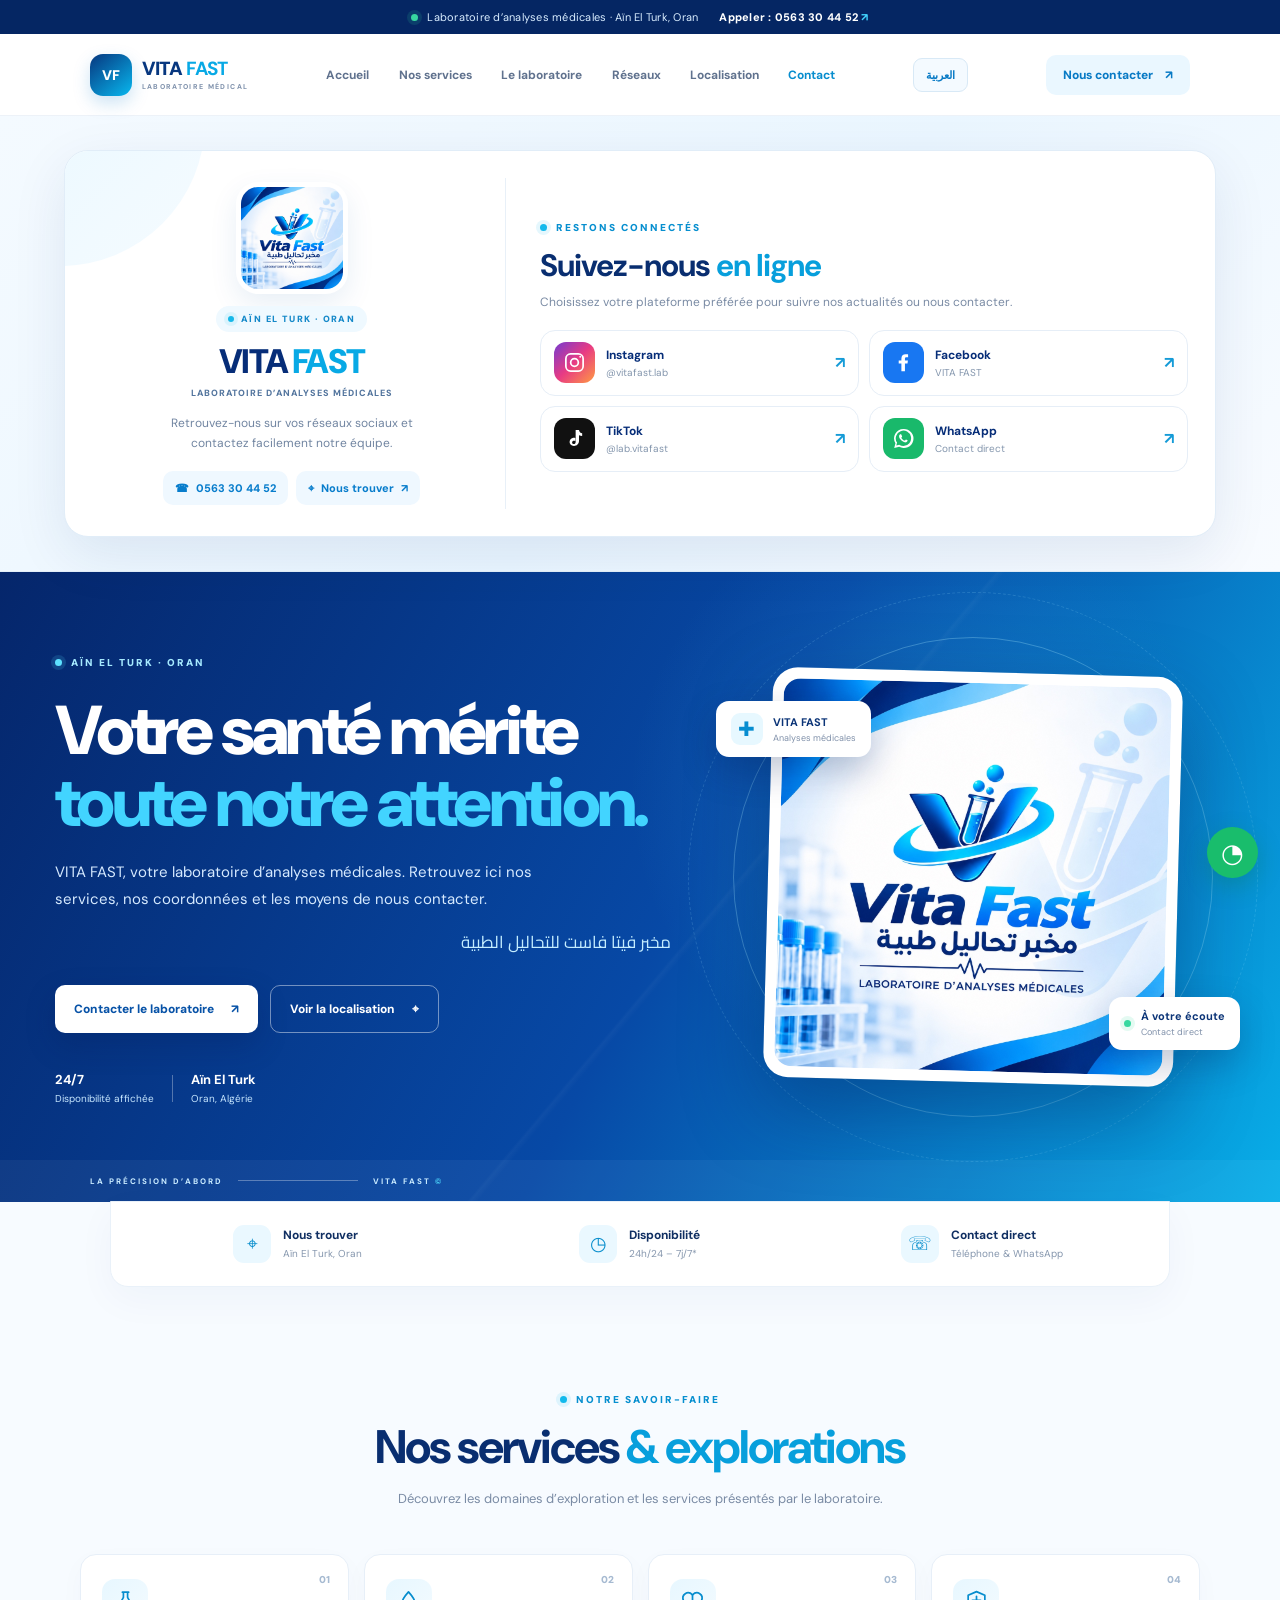
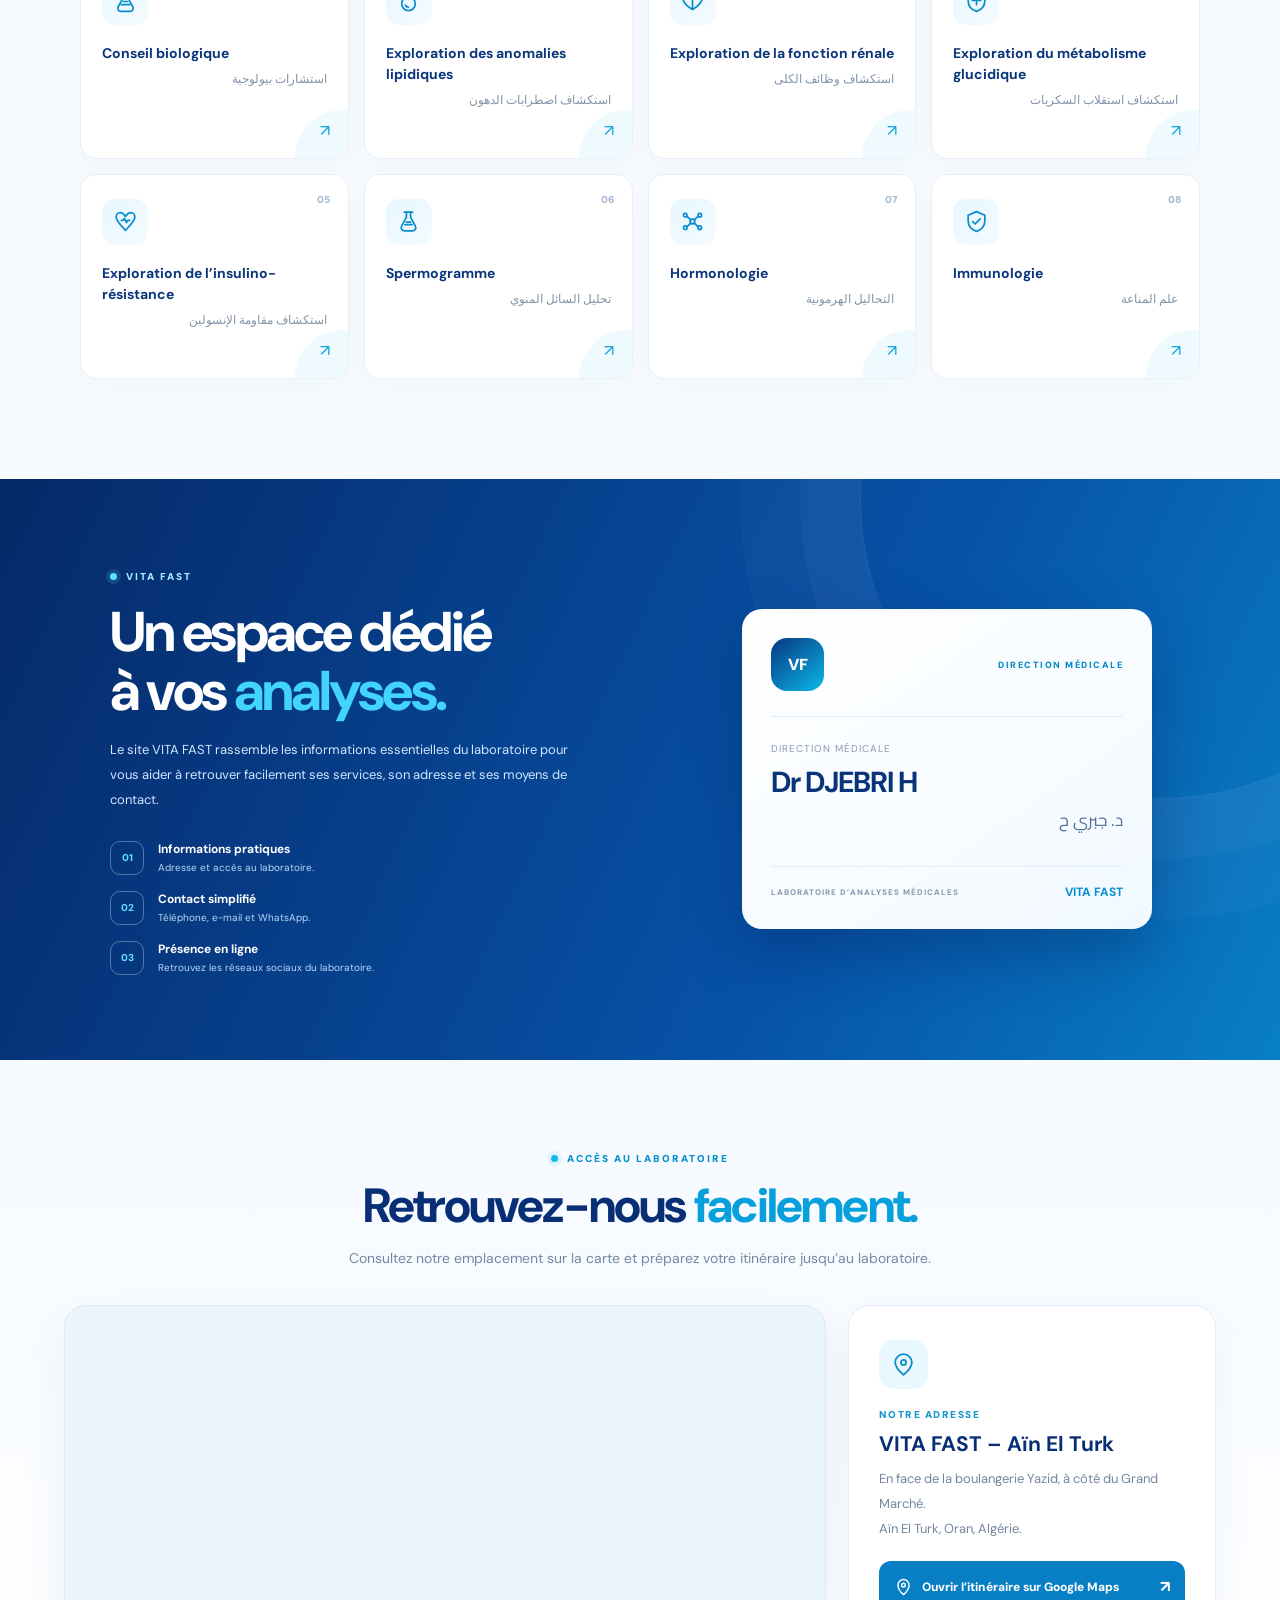
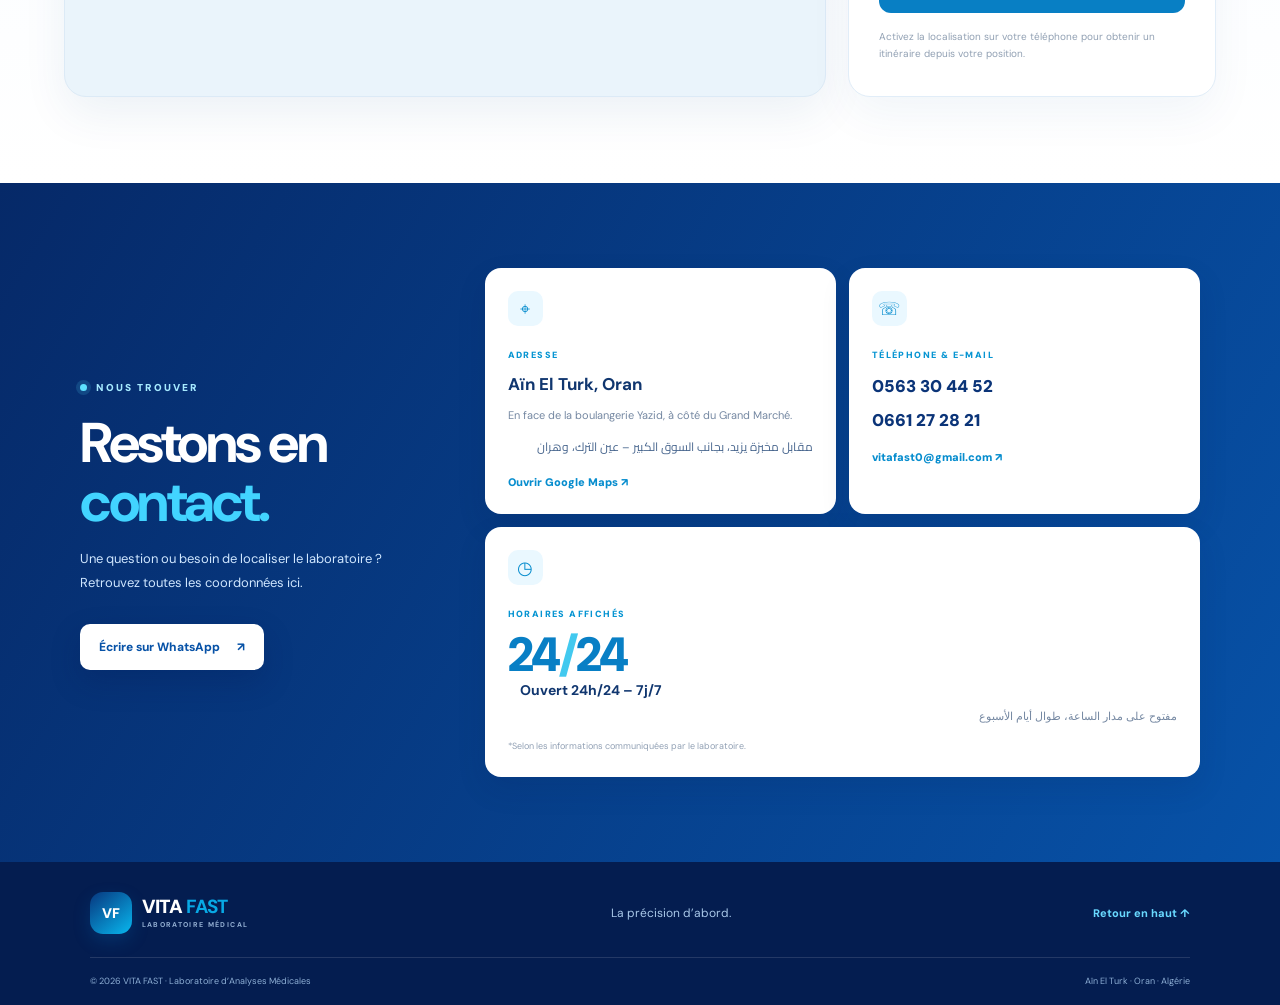
==== index.html @ e5e4ca0c "Add files via upload" ====
<!doctype html>
<html lang="fr">
<head>
  <meta charset="utf-8">
  <meta name="viewport" content="width=device-width, initial-scale=1">
  <meta name="theme-color" content="#073b8f">
  <meta name="description" content="VITA FAST – Laboratoire d’analyses médicales à Aïn El Turk, Oran. Contact, localisation et services.">
  <title>VITA FAST | Laboratoire d’Analyses Médicales</title>
  <link rel="preconnect" href="https://fonts.googleapis.com">
  <link rel="preconnect" href="https://fonts.gstatic.com" crossorigin>
  <link href="https://fonts.googleapis.com/css2?family=DM+Sans:wght@400;500;600;700;800;900&family=Cairo:wght@400;600;700;800&display=swap" rel="stylesheet">
  <link rel="stylesheet" href="style.css">
</head>
<body>
  <div class="announcement"><span class="pulse"></span> Laboratoire d’analyses médicales · Aïn El Turk, Oran <a href="tel:+213563304452">Appeler : 0563 30 44 52 <span>↗</span></a></div>
  <header class="site-header">
    <a class="brand" href="#accueil" aria-label="VITA FAST, accueil"><span class="brand-mark">VF</span><span class="brand-name">VITA <b>FAST</b><small>LABORATOIRE MÉDICAL</small></span></a>
    <button class="menu-toggle" aria-label="Ouvrir le menu" aria-expanded="false"><span></span><span></span><span></span></button>
    <nav class="nav-links" aria-label="Navigation principale">
      <a class="active" href="#accueil">Accueil</a><a href="#services">Nos services</a><a href="#apropos">Le laboratoire</a><a href="#reseaux">Réseaux</a><a href="#localisation">Localisation</a><a href="#contact">Contact</a>
    </nav>
    <button class="language-toggle" id="languageToggle" type="button" aria-label="تغيير اللغة">العربية</button>
    <a class="header-cta" href="https://wa.me/message/MOABZUYJVLPAF1" target="_blank" rel="noopener">Nous contacter <span>↗</span></a>
  </header>

  
    <section class="social-profile-section" id="reseaux" aria-label="Réseaux sociaux VITA FAST">
      <div class="social-profile-card">
        <div class="social-profile-info">
          <div class="social-profile-logo">
            <img src="assets/vitafast-logo.jpeg" alt="Logo VITA FAST">
          </div>
          <span class="social-profile-status"><i></i> AÏN EL TURK · ORAN</span>
          <h2>VITA <em>FAST</em></h2>
          <p class="social-profile-subtitle">LABORATOIRE D’ANALYSES MÉDICALES</p>
          <p class="social-profile-intro">Retrouvez-nous sur vos réseaux sociaux et contactez facilement notre équipe.</p>
          <div class="social-profile-actions">
            <a href="tel:+213563304452">☎ <span><bdi dir="ltr">0563 30 44 52</bdi></span></a>
            <a href="https://maps.app.goo.gl/CAUiyfdwdveZjwc99" target="_blank" rel="noopener noreferrer">⌖ <span>Nous trouver</span> ↗</a>
          </div>
        </div>
        <div class="social-profile-links">
          <div class="social-profile-heading">
            <span class="eyebrow"><i></i> RESTONS CONNECTÉS</span>
            <h3>Suivez-nous <em>en ligne</em></h3>
            <p>Choisissez votre plateforme préférée pour suivre nos actualités ou nous contacter.</p>
          </div>
          <div class="social-profile-grid">
            <a class="profile-social-link instagram" href="https://www.instagram.com/vitafast.lab/" target="_blank" rel="noopener noreferrer">
              <span class="profile-social-icon" aria-hidden="true"><svg viewBox="0 0 24 24"><rect x="3" y="3" width="18" height="18" rx="5"/><circle cx="12" cy="12" r="4"/><circle cx="18" cy="6" r="1" class="solid"/></svg></span><span class="profile-social-copy"><b>Instagram</b><small>@vitafast.lab</small></span><strong>↗</strong>
            </a>
            <a class="profile-social-link facebook" href="https://www.facebook.com/share/19AJ4NFkF3/" target="_blank" rel="noopener noreferrer">
              <span class="profile-social-icon" aria-hidden="true"><svg viewBox="0 0 24 24"><path class="fill" d="M13.5 21v-8h2.7l.4-3.1h-3.1v-2c0-.9.3-1.5 1.6-1.5h1.7V3.6c-.3 0-1.4-.1-2.6-.1-2.6 0-4.4 1.6-4.4 4.5v1.9H7V13h2.8v8z"/></svg></span><span class="profile-social-copy"><b>Facebook</b><small>VITA FAST</small></span><strong>↗</strong>
            </a>
            <a class="profile-social-link tiktok" href="https://www.tiktok.com/@lab.vitafast" target="_blank" rel="noopener noreferrer">
              <span class="profile-social-icon" aria-hidden="true"><svg viewBox="0 0 24 24"><path class="fill" d="M16.7 3c.3 2 1.4 3.2 3.3 3.4v3.1a8 8 0 0 1-3.3-.9v6.1c0 4-4.4 6.5-7.8 4.4-3.1-1.9-2.4-6.7 1.1-7.7 1-.3 1.9-.3 2.8 0v3.2c-1.8-.6-3.3.1-3.3 1.5 0 1.7 2.2 2.2 3.2 1.1.4-.4.5-1 .5-1.8V3z"/></svg></span><span class="profile-social-copy"><b>TikTok</b><small>@lab.vitafast</small></span><strong>↗</strong>
            </a>
            <a class="profile-social-link whatsapp" href="https://wa.me/message/MOABZUYJVLPAF1" target="_blank" rel="noopener noreferrer">
              <span class="profile-social-icon" aria-hidden="true"><svg viewBox="0 0 24 24"><path class="fill" d="M12 2a9.8 9.8 0 0 0-8.4 14.9L2.3 22l5.2-1.3A10 10 0 1 0 12 2zm0 17.8a8 8 0 0 1-4.1-1.1l-.3-.2-3.1.8.8-3-.2-.3A8 8 0 1 1 12 19.8zm4.4-5.9c-.2-.1-1.4-.7-1.6-.8s-.4-.1-.5.1-.6.8-.8.9-.3.2-.5.1a6.5 6.5 0 0 1-1.9-1.2 7 7 0 0 1-1.3-1.6c-.1-.2 0-.3.1-.4l.4-.5.2-.4c.1-.1 0-.3 0-.4l-.7-1.7c-.2-.4-.4-.4-.5-.4h-.5c-.2 0-.4.1-.6.3s-.8.8-.8 1.9.8 2.2.9 2.4a9.2 9.2 0 0 0 3.6 3.2c.5.2.9.4 1.2.5.5.2 1 .2 1.3.1.4-.1 1.4-.6 1.6-1.1s.2-1 .2-1.1-.1-.2-.3-.3z"/></svg></span><span class="profile-social-copy"><b>WhatsApp</b><small>Contact direct</small></span><strong>↗</strong>
            </a>
          </div>
        </div>
      </div>
    </section>
<main>
    <section class="hero" id="accueil">
      <div class="hero-orb orb-one"></div><div class="hero-orb orb-two"></div>
      <div class="hero-inner">
        <div class="hero-content reveal">
          <span class="eyebrow light"><i></i> AÏN EL TURK · ORAN</span>
          <h1>Votre santé mérite<br><em>toute notre attention.</em></h1>
          <p class="hero-lead">VITA FAST, votre laboratoire d’analyses médicales. Retrouvez ici nos services, nos coordonnées et les moyens de nous contacter.</p>
          <p class="arabic hero-ar" lang="ar" dir="rtl">مخبر فيتا فاست للتحاليل الطبية</p>
          <div class="hero-actions"><a class="btn btn-white" href="https://wa.me/message/MOABZUYJVLPAF1" target="_blank" rel="noopener">Contacter le laboratoire <span>↗</span></a><a class="btn btn-outline" href="https://maps.app.goo.gl/CAUiyfdwdveZjwc99?g_st=ic" target="_blank" rel="noopener">Voir la localisation <span>⌖</span></a></div>
          <div class="hero-meta"><span><b>24/7</b> Disponibilité affichée</span><span class="meta-divider"></span><span><b>Aïn El Turk</b> Oran, Algérie</span></div>
        </div>
        <div class="hero-visual reveal"><div class="visual-ring ring-a"></div><div class="visual-ring ring-b"></div><div class="logo-frame"><img src="assets/vitafast-logo.jpeg" alt="Logo officiel VITA FAST – Laboratoire d’analyses médicales"></div><div class="floating-chip chip-top"><span class="chip-icon">✚</span><span><b>VITA FAST</b><small>Analyses médicales</small></span></div><div class="floating-chip chip-bottom"><span class="status-dot"></span><span><b>À votre écoute</b><small>Contact direct</small></span></div></div>
      </div>
      <div class="hero-bottom"><span>LA PRÉCISION D’ABORD</span><span class="bottom-line"></span><span>VITA FAST <b>©</b></span></div>
    </section>

    <section class="trust-strip" aria-label="Informations du laboratoire"><div><span class="trust-icon">⌖</span><span><b>Nous trouver</b><small>Aïn El Turk, Oran</small></span></div><div><span class="trust-icon">◷</span><span><b>Disponibilité</b><small>24h/24 – 7j/7*</small></span></div><div><span class="trust-icon">☏</span><span><b>Contact direct</b><small>Téléphone & WhatsApp</small></span></div></section>

    <section class="section services-section" id="services"><div class="section-head reveal"><span class="eyebrow"><i></i> NOTRE SAVOIR-FAIRE</span><h2>Nos services <em>& explorations</em></h2><p>Découvrez les domaines d’exploration et les services présentés par le laboratoire.</p></div>
      <div class="service-grid">
        <article class="service-card reveal"><span class="service-number">01</span><div class="service-icon"><svg viewBox="0 0 24 24" aria-hidden="true"><path d="M9 3h6M10 3v5l-5 9a3 3 0 0 0 2.6 4.5h8.8A3 3 0 0 0 19 17l-5-9V3"/><path d="M8 15h8M10 12h4"/></svg></div><h3>Conseil biologique</h3><p lang="ar" dir="rtl">استشارات بيولوجية</p><span class="card-arrow">↗</span></article>
        <article class="service-card reveal"><span class="service-number">02</span><div class="service-icon"><svg viewBox="0 0 24 24" aria-hidden="true"><path d="M12 2.8S5.5 10 5.5 14.2a6.5 6.5 0 0 0 13 0C18.5 10 12 2.8 12 2.8Z"/><path d="M9 15.5c.4 1.2 1.4 1.9 2.8 2"/></svg></div><h3>Exploration des anomalies lipidiques</h3><p lang="ar" dir="rtl">استكشاف اضطرابات الدهون</p><span class="card-arrow">↗</span></article>
        <article class="service-card reveal"><span class="service-number">03</span><div class="service-icon"><svg viewBox="0 0 24 24" aria-hidden="true"><path d="M5 4.5c2.2-1.4 5.1-.8 7 1.1 1.9-1.9 4.8-2.5 7-1.1 2.2 1.4 2.7 4.4 1.5 7.1-1.5 3.3-5.3 6.2-8.5 8-3.2-1.8-7-4.7-8.5-8C2.3 8.9 2.8 5.9 5 4.5Z"/><path d="M12 5.6v13"/></svg></div><h3>Exploration de la fonction rénale</h3><p lang="ar" dir="rtl">استكشاف وظائف الكلى</p><span class="card-arrow">↗</span></article>
        <article class="service-card reveal"><span class="service-number">04</span><div class="service-icon"><svg viewBox="0 0 24 24" aria-hidden="true"><path d="M12 2.5 20 6v5.2c0 5-3.4 8.6-8 10.3-4.6-1.7-8-5.3-8-10.3V6l8-3.5Z"/><path d="M12 7v8M8 11h8"/></svg></div><h3>Exploration du métabolisme glucidique</h3><p lang="ar" dir="rtl">استكشاف استقلاب السكريات</p><span class="card-arrow">↗</span></article>
        <article class="service-card reveal"><span class="service-number">05</span><div class="service-icon"><svg viewBox="0 0 24 24" aria-hidden="true"><path d="M7 3.5c2.4 0 3.7 1.8 5 3.6 1.3-1.8 2.6-3.6 5-3.6 2.3 0 4 1.8 4 4.1 0 3.8-4.8 8.1-9 12.9C7.8 15.7 3 11.4 3 7.6c0-2.3 1.7-4.1 4-4.1Z"/><path d="M8 11h2l1-2 2 4 1-2h2"/></svg></div><h3>Exploration de l’insulino-résistance</h3><p lang="ar" dir="rtl">استكشاف مقاومة الإنسولين</p><span class="card-arrow">↗</span></article>
        <article class="service-card reveal"><span class="service-number">06</span><div class="service-icon"><svg viewBox="0 0 24 24" aria-hidden="true"><path d="M8 3h8M10 3v5l-4.5 8.2A3.2 3.2 0 0 0 8.3 21h7.4a3.2 3.2 0 0 0 2.8-4.8L14 8V3"/><path d="M8.5 15h7M10 12.5h4"/></svg></div><h3>Spermogramme</h3><p lang="ar" dir="rtl">تحليل السائل المنوي</p><span class="card-arrow">↗</span></article>
        <article class="service-card reveal"><span class="service-number">07</span><div class="service-icon"><svg viewBox="0 0 24 24" aria-hidden="true"><circle cx="12" cy="12" r="2.2"/><circle cx="5" cy="6" r="1.7"/><circle cx="19" cy="6" r="1.7"/><circle cx="5" cy="18" r="1.7"/><circle cx="19" cy="18" r="1.7"/><path d="m7 7.3 3.3 3.2m3.4 0L17 7.3m-10 9.4 3.3-3.2m3.4 0 3.3 3.2"/></svg></div><h3>Hormonologie</h3><p lang="ar" dir="rtl">التحاليل الهرمونية</p><span class="card-arrow">↗</span></article>
        <article class="service-card reveal"><span class="service-number">08</span><div class="service-icon"><svg viewBox="0 0 24 24" aria-hidden="true"><path d="M12 2.5 20 6v5.2c0 5-3.4 8.6-8 10.3-4.6-1.7-8-5.3-8-10.3V6l8-3.5Z"/><path d="m8.5 12.2 2.2 2.2 4.8-5"/></svg></div><h3>Immunologie</h3><p lang="ar" dir="rtl">علم المناعة</p><span class="card-arrow">↗</span></article>
      </div>
    </section>

    <section class="about-section" id="apropos"><div class="about-decoration"></div><div class="about-inner"><div class="about-copy reveal"><span class="eyebrow light"><i></i> VITA FAST</span><h2>Un espace dédié<br>à vos <em>analyses.</em></h2><p>Le site VITA FAST rassemble les informations essentielles du laboratoire pour vous aider à retrouver facilement ses services, son adresse et ses moyens de contact.</p><div class="about-points"><div><span>01</span><p><b>Informations pratiques</b><small>Adresse et accès au laboratoire.</small></p></div><div><span>02</span><p><b>Contact simplifié</b><small>Téléphone, e-mail et WhatsApp.</small></p></div><div><span>03</span><p><b>Présence en ligne</b><small>Retrouvez les réseaux sociaux du laboratoire.</small></p></div></div></div><div class="doctor-card reveal"><div class="doctor-top"><span class="doctor-symbol">VF</span><span class="doctor-label">DIRECTION MÉDICALE</span></div><div class="doctor-line"></div><p class="doctor-prefix">Direction médicale</p><h3>Dr DJEBRI H</h3><p class="arabic" lang="ar" dir="rtl">د. جبري ح</p><div class="doctor-foot"><span>LABORATOIRE D’ANALYSES MÉDICALES</span><b>VITA FAST</b></div></div></div></section>

    <section class="map-section" id="localisation" aria-label="Localisation du laboratoire VITA FAST">
      <div class="map-section-inner">
        <div class="map-heading reveal">
          <span class="eyebrow"><i></i> ACCÈS AU LABORATOIRE</span>
          <h2>Retrouvez-nous <em>facilement.</em></h2>
          <p>Consultez notre emplacement sur la carte et préparez votre itinéraire jusqu’au laboratoire.</p>
        </div>
        <div class="map-layout">
          <div class="map-frame reveal">
            <iframe title="Carte Google Maps – VITA FAST, Aïn El Turk, Oran" src="https://www.google.com/maps?q=VITA%20FAST%20Laboratoire%20A%C3%AFn%20El%20Turk%20Oran%20Alg%C3%A9rie&output=embed" loading="lazy" referrerpolicy="no-referrer-when-downgrade" allowfullscreen></iframe>
          </div>
          <div class="map-details reveal">
            <span class="map-pin-icon" aria-hidden="true"><svg viewBox="0 0 24 24"><path d="M20 10c0 5-8 12-8 12S4 15 4 10a8 8 0 1 1 16 0Z"/><circle cx="12" cy="10" r="2.5"/></svg></span>
            <span class="map-label">NOTRE ADRESSE</span>
            <h3>VITA FAST – Aïn El Turk</h3>
            <p>En face de la boulangerie Yazid, à côté du Grand Marché.<br>Aïn El Turk, Oran, Algérie.</p>
            <a class="map-directions" href="https://maps.app.goo.gl/CAUiyfdwdveZjwc99?g_st=ic" target="_blank" rel="noopener noreferrer"><svg viewBox="0 0 24 24" aria-hidden="true"><path d="M12 21s7-6.2 7-12a7 7 0 1 0-14 0c0 5.8 7 12 7 12Z"/><circle cx="12" cy="9" r="2.3"/></svg> <b class="map-directions-label">Ouvrir l’itinéraire sur Google Maps</b> <span>↗</span></a>
            <small>Activez la localisation sur votre téléphone pour obtenir un itinéraire depuis votre position.</small>
          </div>
        </div>
      </div>
    </section>

<section class="contact-section" id="contact"><div class="section contact-inner"><div class="contact-intro reveal"><span class="eyebrow light"><i></i> NOUS TROUVER</span><h2>Restons en<br><em>contact.</em></h2><p>Une question ou besoin de localiser le laboratoire ? Retrouvez toutes les coordonnées ici.</p><a class="btn btn-white" href="https://wa.me/message/MOABZUYJVLPAF1" target="_blank" rel="noopener">Écrire sur WhatsApp <span>↗</span></a></div><div class="contact-cards"><article class="contact-card reveal"><span class="contact-card-icon">⌖</span><span class="contact-label">ADRESSE</span><h3>Aïn El Turk, Oran</h3><p>En face de la boulangerie Yazid, à côté du Grand Marché.</p><p class="arabic" lang="ar" dir="rtl">مقابل مخبزة يزيد، بجانب السوق الكبير – عين الترك، وهران</p><a class="contact-link" href="https://maps.app.goo.gl/CAUiyfdwdveZjwc99?g_st=ic" target="_blank" rel="noopener">Ouvrir Google Maps ↗</a></article><article class="contact-card reveal"><span class="contact-card-icon">☏</span><span class="contact-label">TÉLÉPHONE & E-MAIL</span><a class="contact-phone" href="tel:+213563304452"><bdi dir="ltr">0563 30 44 52</bdi></a><a class="contact-phone" href="tel:+213661272821"><bdi dir="ltr">0661 27 28 21</bdi></a><a class="contact-link" href="mailto:vitafast0@gmail.com">vitafast0@gmail.com ↗</a></article><article class="contact-card hours-card reveal"><span class="contact-card-icon">◷</span><span class="contact-label">HORAIRES AFFICHÉS</span><div class="hours-number">24<span>/</span>24</div><h3>Ouvert 24h/24 – 7j/7</h3><p lang="ar" dir="rtl">مفتوح على مدار الساعة، طوال أيام الأسبوع</p><small>*Selon les informations communiquées par le laboratoire.</small></article></div></div></section>
  </main>

  <footer class="footer"><div class="footer-main"><a class="brand brand-footer" href="#accueil"><span class="brand-mark">VF</span><span class="brand-name">VITA <b>FAST</b><small>LABORATOIRE MÉDICAL</small></span></a><p>La précision d’abord.</p><a class="back-top" href="#accueil">Retour en haut ↑</a></div><div class="footer-bottom"><small>© <span id="year"></span> VITA FAST · Laboratoire d’Analyses Médicales</small><small>Aïn El Turk · Oran · Algérie</small></div></footer>
  <a class="floating-whatsapp" href="https://wa.me/message/MOABZUYJVLPAF1" target="_blank" rel="noopener" aria-label="Contacter VITA FAST sur WhatsApp">◔</a>
  <script src="script.js"></script>
</body>
</html>
---- style.css ----
:root{--navy:#062b70;--blue:#0756bd;--cyan:#08aee8;--ice:#eaf7ff;--ink:#102f62;--muted:#6e819e;--white:#fff;--line:#e3edf7;--shadow:0 18px 55px rgba(7,48,111,.09)}
*{box-sizing:border-box}html{scroll-behavior:smooth;scroll-padding-top:90px}body{margin:0;background:#f7fbff;color:var(--ink);font-family:"DM Sans",Arial,sans-serif;-webkit-font-smoothing:antialiased}a{color:inherit;text-decoration:none}button{font:inherit}.announcement{min-height:34px;padding:7px 6vw;background:#052663;color:#d9edff;display:flex;align-items:center;justify-content:center;gap:9px;font-size:11px;letter-spacing:.25px}.announcement a{font-weight:800;color:#fff;margin-left:12px}.announcement a span{color:#42d4ff}.pulse,.status-dot{width:7px;height:7px;border-radius:50%;background:#37d8a0;box-shadow:0 0 0 4px #37d8a022}.site-header{height:82px;padding:0 clamp(22px,7vw,110px);display:flex;align-items:center;justify-content:space-between;gap:28px;background:#fff;position:sticky;top:0;z-index:20;border-bottom:1px solid #edf2f8}.brand{display:flex;align-items:center;gap:10px;flex:none}.brand-mark{width:42px;height:42px;border-radius:13px;background:linear-gradient(140deg,#07377f,#08b8ef);color:#fff;display:grid;place-items:center;font-weight:900;font-size:14px;box-shadow:0 7px 17px #087acb35}.brand-name{font-size:19px;line-height:1;font-weight:900;letter-spacing:-.8px;color:#07377f}.brand-name b{color:#08a9e5}.brand-name small{display:block;font-size:7px;letter-spacing:1.35px;margin-top:5px;color:#8193ad;font-weight:800}.nav-links{display:flex;align-items:center;gap:clamp(15px,2.3vw,34px)}.nav-links a{font-size:12px;font-weight:700;color:#60728e;transition:.2s}.nav-links a:hover,.nav-links a.active{color:#078dce}.header-cta{padding:12px 17px;border-radius:10px;background:#eaf7ff;color:#087ac5;font-size:12px;font-weight:800;white-space:nowrap}.header-cta span{margin-left:9px}.menu-toggle{display:none;border:0;background:transparent;padding:8px}.hero{position:relative;overflow:hidden;color:#fff;background:linear-gradient(118deg,#05266b 0%,#0749a6 53%,#08aee8 100%);min-height:630px}.hero:before{content:"";position:absolute;inset:0;background:radial-gradient(circle at 72% 35%,#44d7ff35,transparent 29%),linear-gradient(130deg,transparent 55%,#ffffff08 55.2%,transparent 55.6%);pointer-events:none}.hero-inner{max-width:1240px;margin:auto;padding:78px 35px 82px;min-height:590px;display:grid;grid-template-columns:1.1fr .9fr;align-items:center;gap:50px;position:relative;z-index:1}.hero-content{max-width:630px}.eyebrow{display:inline-flex;align-items:center;gap:9px;color:#078fcf;font-size:10px;font-weight:900;letter-spacing:2px}.eyebrow i{width:7px;height:7px;border-radius:50%;background:#12b9ec;box-shadow:0 0 0 4px #12b9ec1c}.eyebrow.light{color:#a6eaff}.eyebrow.light i{background:#5de1ff;box-shadow:0 0 0 4px #5de1ff25}.hero h1{font-size:clamp(45px,5.4vw,72px);line-height:1.04;letter-spacing:-3.7px;margin:24px 0 20px;font-weight:900}.hero h1 em,.section-head h2 em,.about-copy h2 em,.contact-intro h2 em{font-style:normal;color:#42d4ff}.hero-lead{max-width:510px;color:#d6eaff;font-size:15px;line-height:1.85;margin:0}.arabic{font-family:"Cairo",sans-serif}.hero-ar{font-size:17px;color:#c4edff;margin:12px 0 27px}.hero-actions{display:flex;gap:12px;flex-wrap:wrap}.btn{display:inline-flex;align-items:center;justify-content:center;gap:17px;padding:15px 19px;border-radius:10px;font-size:12px;font-weight:800;transition:transform .2s,box-shadow .2s}.btn:hover{transform:translateY(-3px)}.btn-white{background:#fff;color:#0752a7;box-shadow:0 12px 30px #001b543d}.btn-outline{border:1px solid #ffffff70;color:#fff}.hero-meta{display:flex;align-items:center;gap:18px;margin-top:38px;color:#c7e7ff;font-size:10px}.hero-meta b{display:block;color:#fff;font-size:13px;margin-bottom:4px}.meta-divider{height:27px;width:1px;background:#ffffff50}.hero-visual{position:relative;min-height:420px;display:grid;place-items:center}.logo-frame{width:min(100%,410px);position:relative;z-index:2;padding:10px;background:#fff;border:1px solid #ffffffaa;border-radius:25px;box-shadow:0 30px 80px #001c555e;transform:rotate(1.5deg)}.logo-frame img{width:100%;display:block;border-radius:17px}.visual-ring{position:absolute;border:1px solid #a6eaff4d;border-radius:50%;aspect-ratio:1}.ring-a{width:480px}.ring-b{width:570px;border-style:dashed;opacity:.55}.hero-orb{position:absolute;border-radius:50%;background:#5ce1ff;filter:blur(1px);opacity:.4}.orb-one{width:13px;height:13px;right:16%;top:18%}.orb-two{width:7px;height:7px;right:8%;bottom:24%}.floating-chip{position:absolute;z-index:3;display:flex;align-items:center;gap:10px;padding:12px 15px;background:#fff;color:#0b3477;border-radius:13px;box-shadow:0 14px 35px #001b5440}.floating-chip b,.floating-chip small{display:block}.floating-chip b{font-size:11px}.floating-chip small{font-size:9px;color:#8091aa;margin-top:3px}.chip-icon{width:32px;height:32px;display:grid;place-items:center;border-radius:9px;background:#e7f8ff;color:#078dd0;font-size:20px}.chip-top{top:8%;left:-1%}.chip-bottom{bottom:9%;right:-3%}.status-dot{display:block}.hero-bottom{position:absolute;bottom:0;left:0;width:100%;height:42px;padding:0 clamp(24px,7vw,110px);display:flex;align-items:center;gap:15px;background:#ffffff0b;color:#c8eaff;font-size:8px;font-weight:800;letter-spacing:2px}.hero-bottom b{color:#4edbff}.bottom-line{height:1px;max-width:120px;flex:1;background:#ffffff50}.trust-strip{max-width:1060px;margin:-1px auto 0;padding:23px 28px;display:grid;grid-template-columns:repeat(3,1fr);gap:25px;background:#fff;border:1px solid #e9f1f9;border-radius:0 0 18px 18px;box-shadow:0 13px 38px #0b39750a;position:relative;z-index:4}.trust-strip>div{display:flex;align-items:center;justify-content:center;gap:12px}.trust-icon{width:38px;height:38px;display:grid;place-items:center;background:#eaf8ff;color:#078dcc;border-radius:11px;font-size:19px}.trust-strip b,.trust-strip small{display:block}.trust-strip b{font-size:12px}.trust-strip small{font-size:10px;color:#8596ad;margin-top:4px}.section{max-width:1180px;margin:auto;padding:100px 30px}.section-head{text-align:center;max-width:650px;margin:0 auto 43px}.section-head h2{font-size:clamp(32px,4vw,47px);letter-spacing:-2px;line-height:1.1;margin:14px 0;color:#092e70}.section-head h2 em{color:#079fdc}.section-head p{font-size:13px;color:#7a8ba4;line-height:1.8;margin:0}.service-grid{display:grid;grid-template-columns:repeat(4,1fr);gap:15px}.service-card{position:relative;min-height:205px;padding:24px 21px 20px;background:#fff;border:1px solid #e7eff8;border-radius:16px;box-shadow:0 8px 26px #0b397507;transition:transform .25s,box-shadow .25s,border-color .25s;overflow:hidden}.service-card:after{content:"";position:absolute;width:95px;height:95px;border-radius:50%;background:#effaff;right:-42px;bottom:-47px;transition:.3s}.service-card:hover{transform:translateY(-6px);box-shadow:0 18px 38px #0b397515;border-color:#bde9fa}.service-card:hover:after{transform:scale(1.5)}.service-number{position:absolute;right:18px;top:18px;color:#a6bad1;font-size:10px;font-weight:900}.service-icon{width:46px;height:46px;display:grid;place-items:center;border-radius:13px;background:linear-gradient(140deg,#e7f7ff,#f4fbff);color:#078dce;font-size:23px}.service-card h3{position:relative;z-index:1;font-size:14px;line-height:1.5;margin:18px 0 7px;color:#0a367c}.service-card p{position:relative;z-index:1;font-size:12px;color:#8293aa;margin:0}.card-arrow{position:absolute;right:18px;bottom:17px;color:#079edb;font-size:16px;z-index:1}.about-section{position:relative;overflow:hidden;background:linear-gradient(115deg,#062968,#0753a9 65%,#087fc4);color:#fff}.about-decoration{position:absolute;width:600px;height:600px;border:1px solid #ffffff19;border-radius:50%;right:-180px;top:-280px;box-shadow:0 0 0 60px #ffffff08,0 0 0 120px #ffffff06}.about-inner{position:relative;z-index:1;max-width:1120px;margin:auto;padding:85px 30px;display:grid;grid-template-columns:1fr .85fr;gap:90px;align-items:center}.about-copy h2,.contact-intro h2{font-size:clamp(38px,4.5vw,56px);letter-spacing:-2.5px;line-height:1.05;margin:18px 0}.about-copy>p,.contact-intro>p{max-width:480px;color:#d0e7ff;font-size:13px;line-height:1.9}.about-points{display:grid;gap:16px;margin-top:28px}.about-points>div{display:flex;align-items:center;gap:14px}.about-points>div>span{width:34px;height:34px;display:grid;place-items:center;border:1px solid #ffffff50;border-radius:10px;color:#63dcff;font-size:10px;font-weight:800}.about-points p{margin:0}.about-points b,.about-points small{display:block}.about-points b{font-size:12px}.about-points small{font-size:10px;color:#b8d9f6;margin-top:4px}.doctor-card{padding:29px;border-radius:20px;background:linear-gradient(145deg,#fff,#f1f9ff);color:#0a3478;box-shadow:0 25px 60px #001a4d50;max-width:410px;width:100%;justify-self:center}.doctor-top{display:flex;align-items:center;justify-content:space-between}.doctor-symbol{width:53px;height:53px;border-radius:16px;display:grid;place-items:center;background:linear-gradient(140deg,#07377f,#0bb8e9);color:#fff;font-weight:900}.doctor-label{font-size:9px;letter-spacing:1.5px;color:#078bc9;font-weight:900}.doctor-line{height:1px;background:#e1edf7;margin:25px 0}.doctor-prefix{font-size:10px;color:#8a9ab1;letter-spacing:1px;text-transform:uppercase;margin:0}.doctor-card h3{font-size:29px;letter-spacing:-1px;margin:8px 0 0}.doctor-card>.arabic{font-size:17px;color:#52709a;margin:3px 0 30px}.doctor-foot{border-top:1px solid #e1edf7;padding-top:17px;display:flex;justify-content:space-between;align-items:center;gap:12px}.doctor-foot span{font-size:8px;letter-spacing:1px;color:#8798b0;font-weight:800}.doctor-foot b{font-size:12px;color:#078dce}.social-section{padding-top:95px;padding-bottom:100px}.social-grid{display:grid;grid-template-columns:repeat(4,1fr);gap:13px}.social-card{display:flex;align-items:center;gap:12px;padding:17px 15px;background:#fff;border:1px solid #e5eef8;border-radius:15px;box-shadow:0 8px 25px #0b397508;transition:.2s}.social-card:hover{transform:translateY(-4px);box-shadow:var(--shadow)}.social-icon{width:42px;height:42px;display:grid;place-items:center;border-radius:12px;color:#fff;font-size:23px;font-weight:900;flex:none}.instagram{background:linear-gradient(135deg,#713acb,#e43d85,#ff9d42)}.facebook{background:#1877f2}.tiktok{background:#101010}.whatsapp{background:#19b96b}.social-card b,.social-card small{display:block}.social-card b{font-size:12px}.social-card small{font-size:10px;color:#8595aa;margin-top:4px}.social-card strong{margin-left:auto;color:#079edb}.contact-section{background:linear-gradient(120deg,#062968,#0752a8);color:#fff}.contact-inner{display:grid;grid-template-columns:.65fr 1.35fr;gap:60px;align-items:center;padding-top:85px;padding-bottom:85px}.contact-intro h2{margin-bottom:15px}.contact-intro .btn{margin-top:15px}.contact-cards{display:grid;grid-template-columns:1fr 1fr;gap:13px}.contact-card{position:relative;background:#fff;color:#10366f;border:1px solid #ffffff80;border-radius:16px;padding:22px;min-height:210px;box-shadow:0 12px 30px #001b4c1c}.contact-card-icon{width:35px;height:35px;display:grid;place-items:center;background:#eaf8ff;color:#078dce;border-radius:10px;font-size:18px;margin-bottom:16px}.contact-label{font-size:9px;letter-spacing:1.4px;font-weight:900;color:#0795d2}.contact-card h3{font-size:17px;margin:10px 0 7px}.contact-card p{font-size:11px;line-height:1.65;color:#7588a2}.contact-card .arabic{font-size:12px;color:#48668e}.contact-link{display:inline-block;margin-top:7px;color:#078dce;font-size:11px;font-weight:900}.contact-phone{display:block;font-size:17px;font-weight:900;margin:12px 0;color:#0b3478}.hours-card{grid-column:span 2;min-height:150px}.hours-number{font-size:48px;line-height:1;font-weight:900;letter-spacing:-3px;color:#087fc5;margin-top:9px}.hours-number span{color:#42c9ef}.hours-card h3{display:inline-block;margin:0 0 0 12px;font-size:14px}.hours-card p{margin:7px 0}.hours-card>small{font-size:9px;color:#91a0b4}.footer{background:#041d50;color:#fff;padding:30px clamp(22px,7vw,110px) 18px}.footer-main{display:flex;align-items:center;justify-content:space-between;padding-bottom:23px}.brand-footer .brand-name{color:#fff}.brand-footer .brand-name small{color:#91add0}.footer-main>p{font-size:12px;color:#a9c8e9}.back-top{font-size:11px;color:#69d9ff;font-weight:800}.footer-bottom{border-top:1px solid #ffffff20;padding-top:17px;display:flex;justify-content:space-between;gap:12px;color:#8daed4}.footer-bottom small{font-size:9px}.floating-whatsapp{position:fixed;right:22px;bottom:22px;z-index:15;width:51px;height:51px;border-radius:50%;display:grid;place-items:center;background:#19bd6c;color:#fff;font-size:26px;box-shadow:0 8px 25px #087a4b55;transition:.2s}.floating-whatsapp:hover{transform:translateY(-4px) scale(1.04)}.reveal{opacity:0;transform:translateY(20px);transition:opacity .65s ease,transform .65s ease}.reveal.visible{opacity:1;transform:translateY(0)}
@media(max-width:980px){.site-header{padding:0 25px}.nav-links{gap:15px}.nav-links a{font-size:11px}.hero-inner{gap:25px;padding-left:28px;padding-right:28px}.hero h1{font-size:55px}.logo-frame{max-width:350px}.visual-ring.ring-a{width:400px}.visual-ring.ring-b{width:480px}.service-grid{grid-template-columns:repeat(2,1fr)}.social-grid{grid-template-columns:repeat(2,1fr)}.about-inner{gap:45px}.contact-inner{grid-template-columns:1fr;gap:30px}.contact-intro{text-align:center}.contact-intro>p{margin-left:auto;margin-right:auto}.contact-cards{max-width:800px;width:100%;margin:auto}}
@media(max-width:700px){.announcement{font-size:9px;flex-wrap:wrap}.announcement a{margin-left:4px}.site-header{height:70px;padding:0 19px}.menu-toggle{display:flex;flex-direction:column;gap:5px;margin-left:auto}.menu-toggle span{width:22px;height:2px;background:#0a438f;border-radius:2px}.nav-links{display:none;position:absolute;top:70px;left:0;right:0;padding:17px 22px 22px;background:#fff;border-top:1px solid #edf2f8;box-shadow:0 15px 25px #062b7015;flex-direction:column;align-items:stretch;gap:0}.nav-links.open{display:flex}.nav-links a{padding:12px 3px;font-size:13px;border-bottom:1px solid #f0f4f8}.header-cta{display:none}.hero-inner{grid-template-columns:1fr;padding:57px 22px 70px;gap:25px;text-align:center}.hero-content{margin:auto}.hero h1{font-size:clamp(43px,11vw,59px);letter-spacing:-2.7px}.hero-lead{font-size:13px}.hero-ar{font-size:15px}.hero-actions{justify-content:center}.hero-actions .btn{width:100%;max-width:330px}.hero-meta{justify-content:center;margin-top:26px}.hero-visual{min-height:340px}.logo-frame{max-width:300px}.visual-ring.ring-a{width:330px}.visual-ring.ring-b{width:390px}.chip-top{left:0;top:3%}.chip-bottom{right:0;bottom:2%}.floating-chip{padding:9px 11px}.trust-strip{margin:0 14px;border-radius:15px;grid-template-columns:1fr;gap:16px;padding:20px}.trust-strip>div{justify-content:flex-start}.section{padding:75px 19px}.section-head{margin-bottom:30px}.section-head h2{font-size:34px}.service-grid{gap:10px}.service-card{padding:19px 15px;min-height:195px}.service-card h3{font-size:13px}.about-inner{grid-template-columns:1fr;padding:70px 22px;gap:35px}.about-copy h2,.contact-intro h2{font-size:43px}.doctor-card{max-width:100%}.social-section{padding-top:75px;padding-bottom:75px}.social-grid{gap:9px}.social-card{padding:13px 10px;gap:9px}.social-icon{width:36px;height:36px}.social-card b{font-size:11px}.social-card small{font-size:9px}.contact-inner{padding:70px 19px}.contact-cards{grid-template-columns:1fr}.hours-card{grid-column:auto}.footer-main{flex-wrap:wrap;gap:15px}.footer-main>p{order:3;width:100%;margin:0}.footer-bottom{flex-direction:column}.floating-whatsapp{width:47px;height:47px;right:15px;bottom:15px}}
@media(max-width:380px){.service-grid{grid-template-columns:1fr}.service-card{min-height:165px}.social-grid{grid-template-columns:1fr}.hero-meta{gap:11px}.hero-meta b{font-size:11px}.hero-meta span{font-size:9px}}
@media(prefers-reduced-motion:reduce){*,*::before,*::after{scroll-behavior:auto!important;transition:none!important;animation:none!important}.reveal{opacity:1;transform:none}}


/* ===== Social profile integrated at the top of the homepage ===== */
.social-profile-section{
  position:relative;
  z-index:5;
  padding:34px clamp(18px,5vw,70px);
  background:linear-gradient(135deg,#f4faff 0%,#eaf6ff 55%,#f8fbff 100%);
  border-bottom:1px solid #e3eff9;
}
.social-profile-card{
  width:min(1160px,100%);
  margin:0 auto;
  padding:27px;
  display:grid;
  grid-template-columns:.78fr 1.22fr;
  gap:34px;
  align-items:center;
  background:#fff;
  border:1px solid #e1edf8;
  border-radius:24px;
  box-shadow:0 18px 55px rgba(7,48,111,.09);
  overflow:hidden;
  position:relative;
}
.social-profile-card:before{
  content:"";
  position:absolute;
  width:290px;height:290px;
  left:-150px;top:-175px;
  border-radius:50%;
  background:linear-gradient(135deg,#e4f7ff,#f5fbff);
  pointer-events:none;
}
.social-profile-info,.social-profile-links{position:relative;z-index:1}
.social-profile-info{text-align:center;padding:4px 22px 4px 8px;border-right:1px solid #e8f0f8}
.social-profile-logo{
  width:112px;height:112px;margin:0 auto 12px;padding:5px;
  border-radius:22px;background:#fff;box-shadow:0 10px 28px #0c5a9b18;
}
.social-profile-logo img{display:block;width:100%;height:100%;object-fit:cover;border-radius:17px}
.social-profile-status{
  display:inline-flex;align-items:center;gap:7px;padding:7px 12px;
  border-radius:30px;background:#eff9ff;color:#1689c9;
  font-size:9px;font-weight:900;letter-spacing:1.4px;
}
.social-profile-status i{width:6px;height:6px;border-radius:50%;background:#16b8e9;box-shadow:0 0 0 4px #16b8e91a}
.social-profile-info h2{margin:13px 0 2px;font-size:34px;line-height:1;font-weight:900;letter-spacing:-1.8px;color:#062d78}
.social-profile-info h2 em{font-style:normal;color:#08a9e5}
.social-profile-subtitle{margin:8px 0 0;font-size:9px;font-weight:800;letter-spacing:1px;color:#52749d}
.social-profile-intro{max-width:300px;margin:14px auto 17px;color:#7185a1;font-size:12px;line-height:1.7}
.social-profile-actions{display:flex;justify-content:center;gap:8px;flex-wrap:wrap}
.social-profile-actions a{
  display:inline-flex;align-items:center;justify-content:center;gap:7px;
  padding:10px 12px;border-radius:10px;background:#eff8ff;color:#087dcc;
  font-size:11px;font-weight:800;transition:.2s;
}
.social-profile-actions a:hover{transform:translateY(-2px);background:#e2f3ff}
.social-profile-heading{margin-bottom:17px}
.social-profile-heading h3{margin:9px 0 6px;color:#092e70;font-size:clamp(23px,2.5vw,31px);letter-spacing:-1px}
.social-profile-heading h3 em{font-style:normal;color:#079fdc}
.social-profile-heading p{margin:0;color:#7a8ba4;font-size:12px;line-height:1.7}
.social-profile-grid{display:grid;grid-template-columns:repeat(2,minmax(0,1fr));gap:10px}
.profile-social-link{
  display:flex;align-items:center;gap:11px;min-width:0;min-height:66px;
  padding:11px 13px;border:1px solid #e6eef7;border-radius:15px;
  background:#fff;color:#062d78;text-decoration:none;
  transition:transform .2s,box-shadow .2s,border-color .2s;
}
.profile-social-link:hover{transform:translateY(-3px);border-color:#c9e5f8;box-shadow:0 9px 24px #0d4a8010}
.profile-social-icon{
  width:41px;height:41px;display:grid;place-items:center;flex:none;
  border-radius:12px;color:#fff;font-size:23px;font-weight:900;
}
.profile-social-link.instagram .profile-social-icon{background:linear-gradient(135deg,#753bd1,#e83b83,#ff9b42)}
.profile-social-link.facebook .profile-social-icon{background:#1877f2}
.profile-social-link.tiktok .profile-social-icon{background:#111}
.profile-social-link.whatsapp .profile-social-icon{background:#19b96b}
.profile-social-copy{display:block;min-width:0}
.profile-social-copy b,.profile-social-copy small{display:block}
.profile-social-copy b{font-size:12px}
.profile-social-copy small{margin-top:3px;color:#8496ad;font-size:10px;white-space:nowrap}
.profile-social-link strong{margin-left:auto;color:#159bd7;font-size:16px}
@media(max-width:800px){
  .social-profile-section{padding:25px 18px}
  .social-profile-card{grid-template-columns:1fr;gap:23px;padding:23px}
  .social-profile-info{border-right:0;border-bottom:1px solid #e8f0f8;padding:0 0 22px}
  .social-profile-heading{text-align:center}
}
@media(max-width:480px){
  .social-profile-section{padding:18px 12px}
  .social-profile-card{padding:19px 14px;border-radius:20px}
  .social-profile-grid{grid-template-columns:1fr;gap:8px}
  .profile-social-link{min-height:61px}
  .social-profile-info h2{font-size:31px}
  .social-profile-heading h3{font-size:25px}
}

/* Sélecteur de langue et affichage arabe */
.language-toggle{border:1px solid #d8e9f6;background:#f4faff;color:#087ac5;border-radius:9px;padding:9px 12px;font-size:11px;font-weight:900;cursor:pointer;white-space:nowrap;transition:.2s}
.language-toggle:hover{background:#e4f5ff;border-color:#a9dff5}
.profile-social-icon svg{width:23px;height:23px;display:block;fill:none;stroke:currentColor;stroke-width:1.8;stroke-linecap:round;stroke-linejoin:round}
.profile-social-icon svg .fill{fill:currentColor;stroke:none}
.profile-social-icon svg .solid{fill:currentColor;stroke:none}
.profile-social-link.instagram .profile-social-icon{color:#fff}
body.arabic-mode{font-family:"Cairo",Arial,sans-serif}
.arabic-mode .announcement,.arabic-mode .nav-links,.arabic-mode .social-profile-card,.arabic-mode .hero-content,.arabic-mode .section-head,.arabic-mode .about-copy,.arabic-mode .contact-intro,.arabic-mode .contact-cards,.arabic-mode .footer{direction:rtl}
.arabic-mode .social-profile-info{border-right:0;border-left:1px solid #e8f0f8;padding:4px 8px 4px 22px}
.arabic-mode .announcement a{margin-left:0;margin-right:12px}
.arabic-mode .header-cta span{margin-left:0;margin-right:9px}
.arabic-mode .hero h1,.arabic-mode .section-head h2,.arabic-mode .about-copy h2,.arabic-mode .contact-intro h2{letter-spacing:0;line-height:1.35}
.arabic-mode .hero-meta,.arabic-mode .about-points>div,.arabic-mode .footer-main,.arabic-mode .footer-bottom{direction:rtl}
.arabic-mode .service-card,.arabic-mode .contact-card{text-align:right}
.arabic-mode .service-number{right:auto;left:18px}
.arabic-mode .card-arrow{right:auto;left:18px}
.arabic-mode .hours-card h3{margin:0 12px 0 0}
.arabic-mode .floating-whatsapp{right:auto;left:22px}
@media(max-width:700px){.language-toggle{padding:8px 10px;margin-left:4px}.arabic-mode .floating-whatsapp{left:15px;right:auto}.arabic-mode .social-profile-info{border-left:0;padding:0}}

/* Icônes médicales cohérentes avec chaque intitulé de service */
.service-icon svg{width:25px;height:25px;display:block;fill:none;stroke:currentColor;stroke-width:1.65;stroke-linecap:round;stroke-linejoin:round}
.service-icon{flex:none}
.arabic-mode .service-number,.arabic-mode .hours-number,.arabic-mode .hero-meta b,.arabic-mode .contact-phone,.arabic-mode a[href^="tel:"],.arabic-mode .social-profile-actions bdi,.arabic-mode .announcement bdi{direction:ltr;unicode-bidi:isolate;display:inline-block}
.arabic-mode .service-number{left:18px;right:auto}
.arabic-mode .hours-number{letter-spacing:0}
.arabic-mode .service-icon{direction:ltr}


/* ===== Section localisation avec carte intégrée ===== */
.map-section{padding:86px clamp(19px,5vw,70px);background:linear-gradient(180deg,#f5faff 0%,#fff 100%)}
.map-section-inner{width:min(1160px,100%);margin:0 auto}
.map-heading{text-align:center;max-width:720px;margin:0 auto 34px}
.map-heading h2{margin:12px 0;color:#082f76;font-size:clamp(34px,4vw,48px);letter-spacing:-1.8px;line-height:1.12}
.map-heading h2 em{font-style:normal;color:#079fdc}
.map-heading>p{color:#7488a3;font-size:14px;line-height:1.8}
.map-layout{display:grid;grid-template-columns:minmax(0,1.55fr) minmax(280px,.75fr);gap:22px;align-items:stretch}
.map-frame{min-height:390px;border:1px solid #dceaf6;border-radius:22px;overflow:hidden;box-shadow:0 18px 45px #0b4a8012;background:#eaf4fb}
.map-frame iframe{display:block;width:100%;height:100%;min-height:390px;border:0}
.map-details{display:flex;flex-direction:column;align-items:flex-start;justify-content:center;padding:30px;border:1px solid #e1edf8;border-radius:22px;background:#fff;box-shadow:0 18px 45px #0b4a800d}
.map-pin-icon{width:49px;height:49px;display:grid;place-items:center;margin-bottom:19px;border-radius:15px;background:#e9f7ff;color:#078dca}
.map-pin-icon svg{width:25px;height:25px;fill:none;stroke:currentColor;stroke-width:1.7;stroke-linecap:round;stroke-linejoin:round}
.map-label{font-size:10px;font-weight:900;letter-spacing:1.5px;color:#1596ce}
.map-details h3{margin:9px 0;color:#082f76;font-size:21px}
.map-details>p{margin:0 0 20px;color:#7386a0;font-size:13px;line-height:1.9}
.map-directions{display:flex;align-items:center;gap:9px;width:100%;padding:14px 15px;border-radius:12px;background:#087fc4;color:#fff;font-size:12px;font-weight:800;line-height:1.5;transition:.2s}
.map-directions:hover{background:#0667a2;transform:translateY(-2px)}
.map-directions svg{width:19px;height:19px;flex:none;fill:none;stroke:currentColor;stroke-width:1.8;stroke-linecap:round;stroke-linejoin:round}
.map-directions span{margin-left:auto;font-size:16px}
.map-details>small{margin-top:15px;color:#91a0b3;font-size:10px;line-height:1.7}
.arabic-mode .map-heading,.arabic-mode .map-details{direction:rtl;text-align:right}
.arabic-mode .map-details{align-items:flex-start}
.arabic-mode .map-directions{direction:rtl}
.arabic-mode .map-directions span{margin-left:0;margin-right:auto}
@media(max-width:800px){.map-section{padding:70px 19px}.map-layout{grid-template-columns:1fr}.map-frame,.map-frame iframe{min-height:340px}.map-details{padding:25px}}
@media(max-width:480px){.map-section{padding:62px 14px}.map-heading h2{font-size:34px}.map-frame,.map-frame iframe{min-height:300px;border-radius:17px}.map-details{padding:22px;border-radius:17px}}

.map-directions-label{font-weight:800}
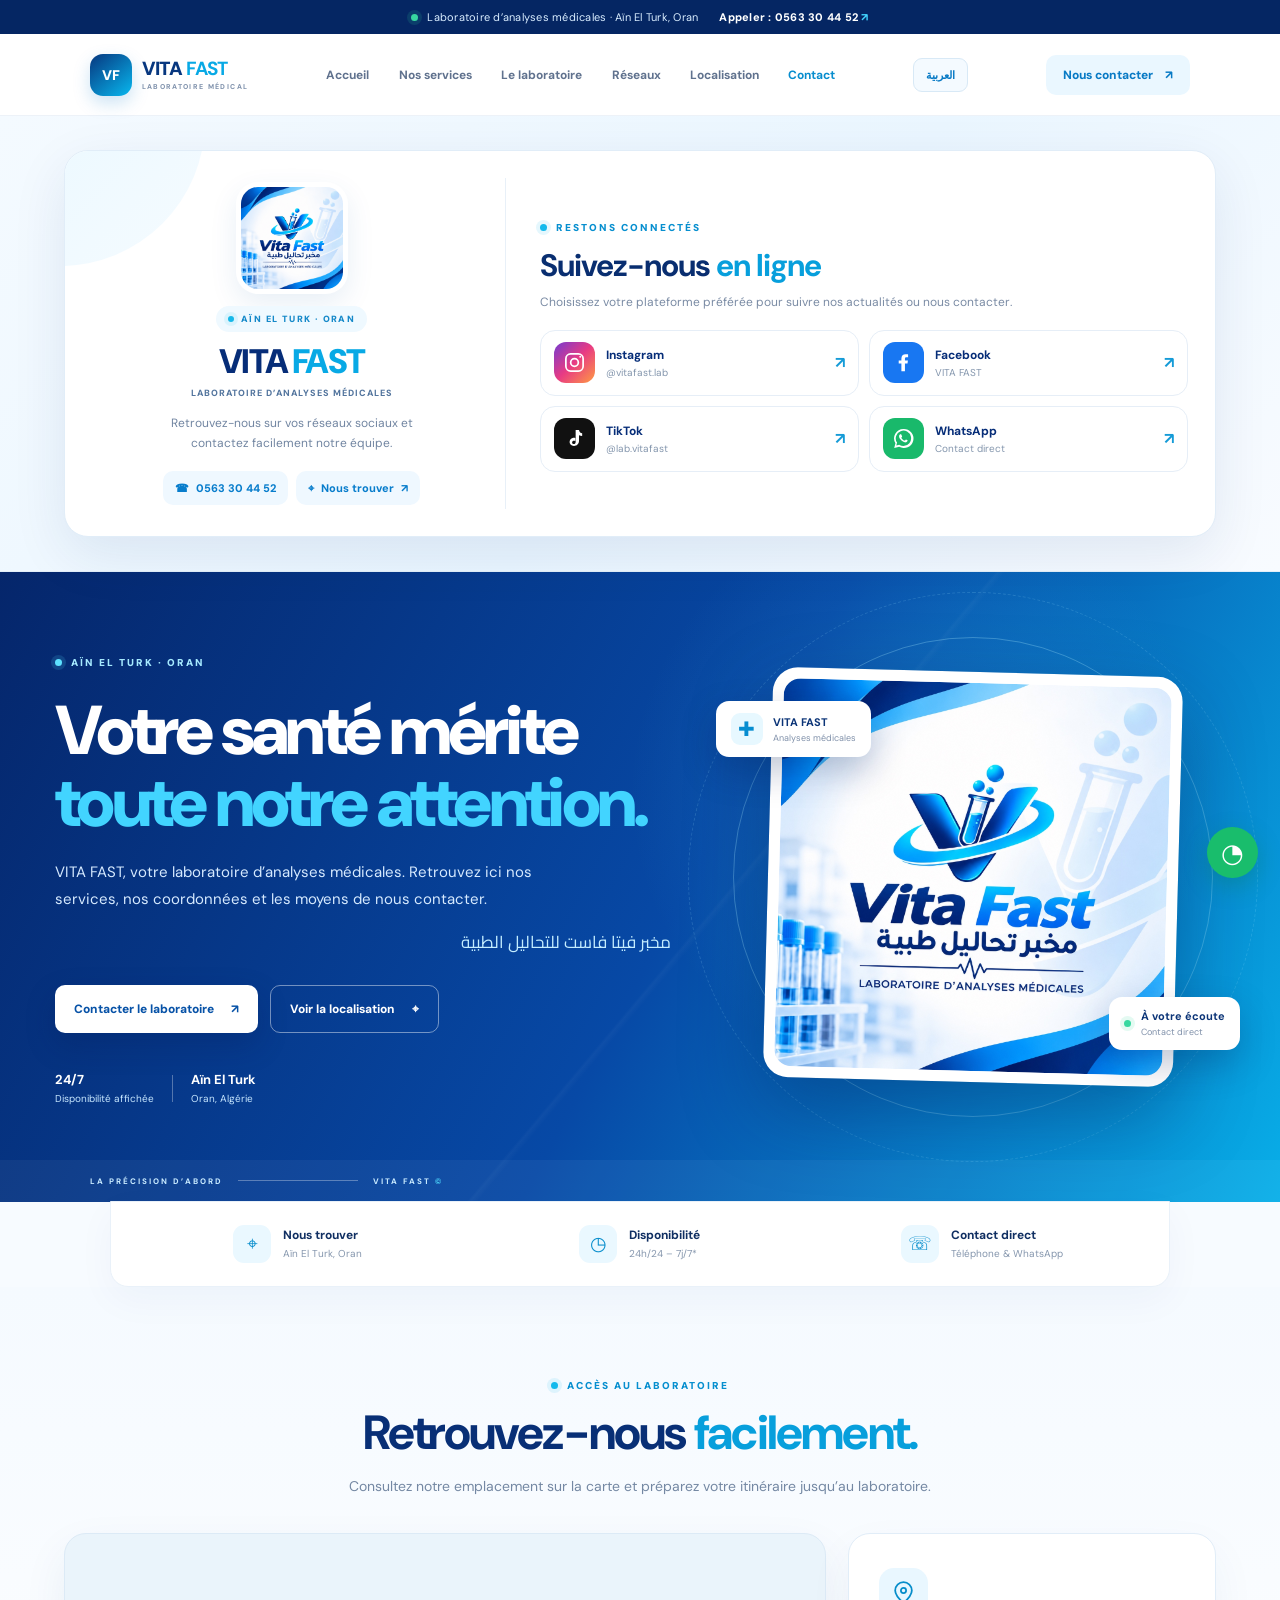
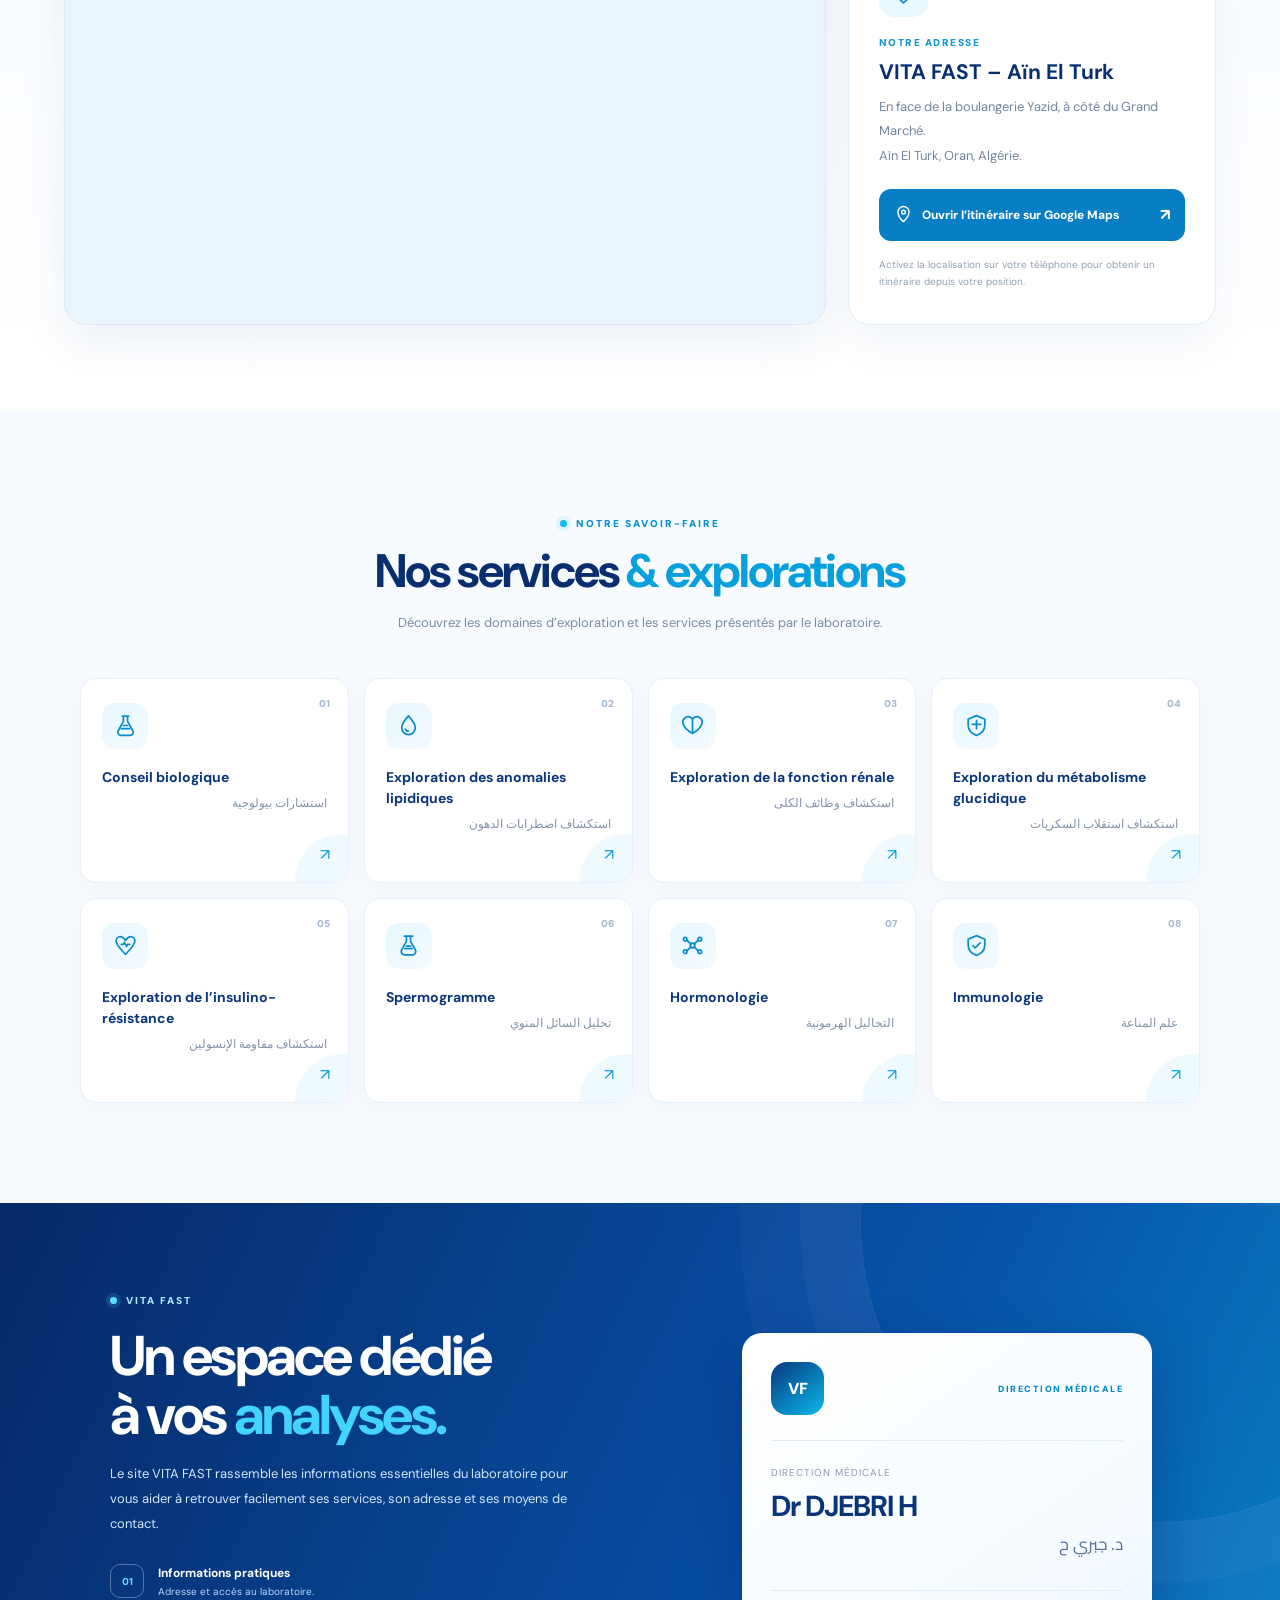
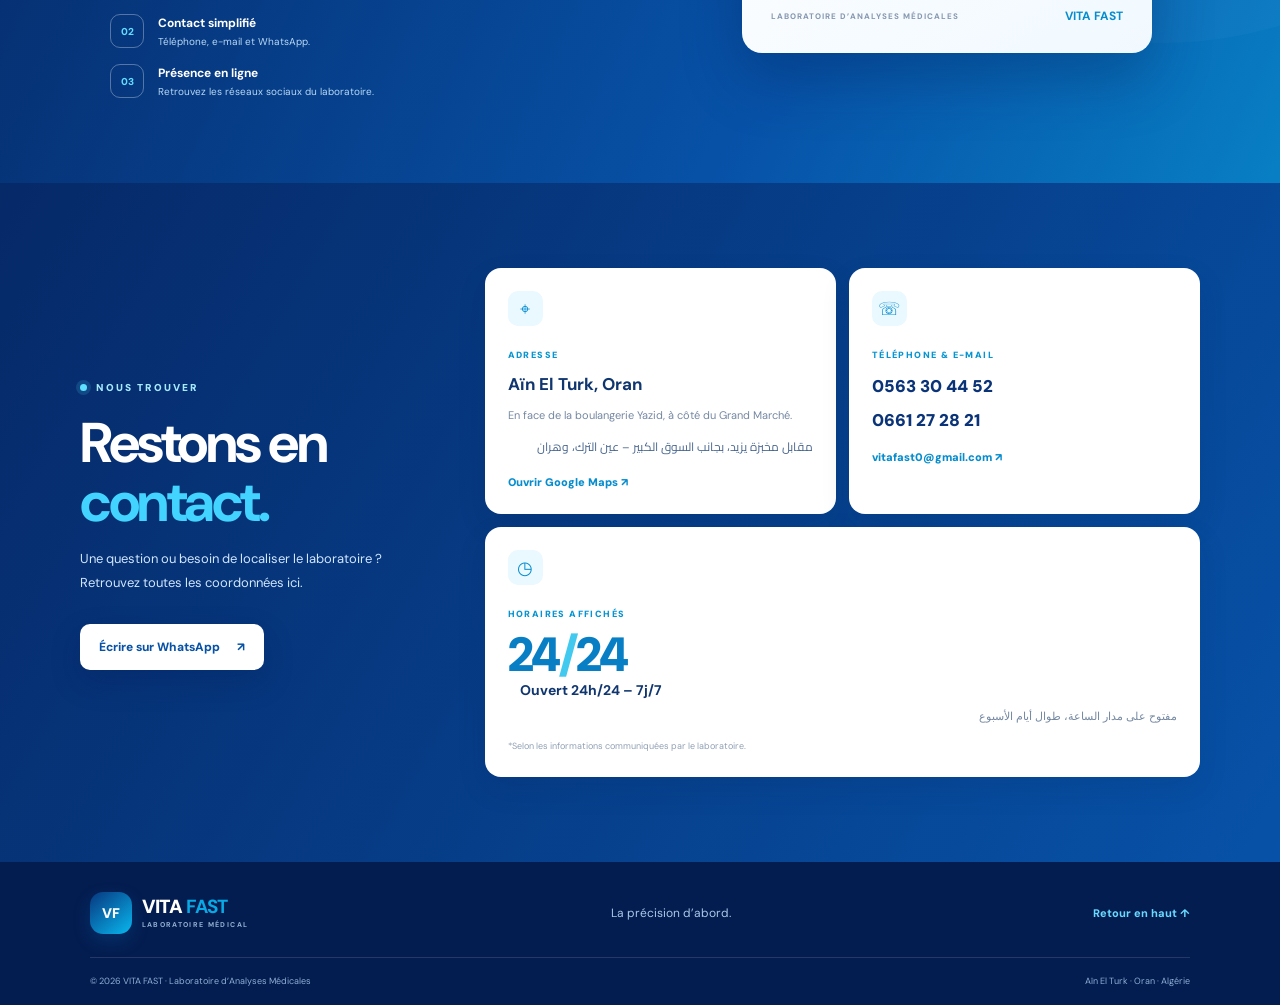
==== commit 2a933d54: "Update index.html" ====
--- a/index.html
+++ b/index.html
@@ -80,23 +80,7 @@
     </section>
 
     <section class="trust-strip" aria-label="Informations du laboratoire"><div><span class="trust-icon">⌖</span><span><b>Nous trouver</b><small>Aïn El Turk, Oran</small></span></div><div><span class="trust-icon">◷</span><span><b>Disponibilité</b><small>24h/24 – 7j/7*</small></span></div><div><span class="trust-icon">☏</span><span><b>Contact direct</b><small>Téléphone & WhatsApp</small></span></div></section>
-
-    <section class="section services-section" id="services"><div class="section-head reveal"><span class="eyebrow"><i></i> NOTRE SAVOIR-FAIRE</span><h2>Nos services <em>& explorations</em></h2><p>Découvrez les domaines d’exploration et les services présentés par le laboratoire.</p></div>
-      <div class="service-grid">
-        <article class="service-card reveal"><span class="service-number">01</span><div class="service-icon"><svg viewBox="0 0 24 24" aria-hidden="true"><path d="M9 3h6M10 3v5l-5 9a3 3 0 0 0 2.6 4.5h8.8A3 3 0 0 0 19 17l-5-9V3"/><path d="M8 15h8M10 12h4"/></svg></div><h3>Conseil biologique</h3><p lang="ar" dir="rtl">استشارات بيولوجية</p><span class="card-arrow">↗</span></article>
-        <article class="service-card reveal"><span class="service-number">02</span><div class="service-icon"><svg viewBox="0 0 24 24" aria-hidden="true"><path d="M12 2.8S5.5 10 5.5 14.2a6.5 6.5 0 0 0 13 0C18.5 10 12 2.8 12 2.8Z"/><path d="M9 15.5c.4 1.2 1.4 1.9 2.8 2"/></svg></div><h3>Exploration des anomalies lipidiques</h3><p lang="ar" dir="rtl">استكشاف اضطرابات الدهون</p><span class="card-arrow">↗</span></article>
-        <article class="service-card reveal"><span class="service-number">03</span><div class="service-icon"><svg viewBox="0 0 24 24" aria-hidden="true"><path d="M5 4.5c2.2-1.4 5.1-.8 7 1.1 1.9-1.9 4.8-2.5 7-1.1 2.2 1.4 2.7 4.4 1.5 7.1-1.5 3.3-5.3 6.2-8.5 8-3.2-1.8-7-4.7-8.5-8C2.3 8.9 2.8 5.9 5 4.5Z"/><path d="M12 5.6v13"/></svg></div><h3>Exploration de la fonction rénale</h3><p lang="ar" dir="rtl">استكشاف وظائف الكلى</p><span class="card-arrow">↗</span></article>
-        <article class="service-card reveal"><span class="service-number">04</span><div class="service-icon"><svg viewBox="0 0 24 24" aria-hidden="true"><path d="M12 2.5 20 6v5.2c0 5-3.4 8.6-8 10.3-4.6-1.7-8-5.3-8-10.3V6l8-3.5Z"/><path d="M12 7v8M8 11h8"/></svg></div><h3>Exploration du métabolisme glucidique</h3><p lang="ar" dir="rtl">استكشاف استقلاب السكريات</p><span class="card-arrow">↗</span></article>
-        <article class="service-card reveal"><span class="service-number">05</span><div class="service-icon"><svg viewBox="0 0 24 24" aria-hidden="true"><path d="M7 3.5c2.4 0 3.7 1.8 5 3.6 1.3-1.8 2.6-3.6 5-3.6 2.3 0 4 1.8 4 4.1 0 3.8-4.8 8.1-9 12.9C7.8 15.7 3 11.4 3 7.6c0-2.3 1.7-4.1 4-4.1Z"/><path d="M8 11h2l1-2 2 4 1-2h2"/></svg></div><h3>Exploration de l’insulino-résistance</h3><p lang="ar" dir="rtl">استكشاف مقاومة الإنسولين</p><span class="card-arrow">↗</span></article>
-        <article class="service-card reveal"><span class="service-number">06</span><div class="service-icon"><svg viewBox="0 0 24 24" aria-hidden="true"><path d="M8 3h8M10 3v5l-4.5 8.2A3.2 3.2 0 0 0 8.3 21h7.4a3.2 3.2 0 0 0 2.8-4.8L14 8V3"/><path d="M8.5 15h7M10 12.5h4"/></svg></div><h3>Spermogramme</h3><p lang="ar" dir="rtl">تحليل السائل المنوي</p><span class="card-arrow">↗</span></article>
-        <article class="service-card reveal"><span class="service-number">07</span><div class="service-icon"><svg viewBox="0 0 24 24" aria-hidden="true"><circle cx="12" cy="12" r="2.2"/><circle cx="5" cy="6" r="1.7"/><circle cx="19" cy="6" r="1.7"/><circle cx="5" cy="18" r="1.7"/><circle cx="19" cy="18" r="1.7"/><path d="m7 7.3 3.3 3.2m3.4 0L17 7.3m-10 9.4 3.3-3.2m3.4 0 3.3 3.2"/></svg></div><h3>Hormonologie</h3><p lang="ar" dir="rtl">التحاليل الهرمونية</p><span class="card-arrow">↗</span></article>
-        <article class="service-card reveal"><span class="service-number">08</span><div class="service-icon"><svg viewBox="0 0 24 24" aria-hidden="true"><path d="M12 2.5 20 6v5.2c0 5-3.4 8.6-8 10.3-4.6-1.7-8-5.3-8-10.3V6l8-3.5Z"/><path d="m8.5 12.2 2.2 2.2 4.8-5"/></svg></div><h3>Immunologie</h3><p lang="ar" dir="rtl">علم المناعة</p><span class="card-arrow">↗</span></article>
-      </div>
-    </section>
-
-    <section class="about-section" id="apropos"><div class="about-decoration"></div><div class="about-inner"><div class="about-copy reveal"><span class="eyebrow light"><i></i> VITA FAST</span><h2>Un espace dédié<br>à vos <em>analyses.</em></h2><p>Le site VITA FAST rassemble les informations essentielles du laboratoire pour vous aider à retrouver facilement ses services, son adresse et ses moyens de contact.</p><div class="about-points"><div><span>01</span><p><b>Informations pratiques</b><small>Adresse et accès au laboratoire.</small></p></div><div><span>02</span><p><b>Contact simplifié</b><small>Téléphone, e-mail et WhatsApp.</small></p></div><div><span>03</span><p><b>Présence en ligne</b><small>Retrouvez les réseaux sociaux du laboratoire.</small></p></div></div></div><div class="doctor-card reveal"><div class="doctor-top"><span class="doctor-symbol">VF</span><span class="doctor-label">DIRECTION MÉDICALE</span></div><div class="doctor-line"></div><p class="doctor-prefix">Direction médicale</p><h3>Dr DJEBRI H</h3><p class="arabic" lang="ar" dir="rtl">د. جبري ح</p><div class="doctor-foot"><span>LABORATOIRE D’ANALYSES MÉDICALES</span><b>VITA FAST</b></div></div></div></section>
-
-    <section class="map-section" id="localisation" aria-label="Localisation du laboratoire VITA FAST">
+ <section class="map-section" id="localisation" aria-label="Localisation du laboratoire VITA FAST">
       <div class="map-section-inner">
         <div class="map-heading reveal">
           <span class="eyebrow"><i></i> ACCÈS AU LABORATOIRE</span>
@@ -118,6 +102,22 @@
         </div>
       </div>
     </section>
+    <section class="section services-section" id="services"><div class="section-head reveal"><span class="eyebrow"><i></i> NOTRE SAVOIR-FAIRE</span><h2>Nos services <em>& explorations</em></h2><p>Découvrez les domaines d’exploration et les services présentés par le laboratoire.</p></div>
+      <div class="service-grid">
+        <article class="service-card reveal"><span class="service-number">01</span><div class="service-icon"><svg viewBox="0 0 24 24" aria-hidden="true"><path d="M9 3h6M10 3v5l-5 9a3 3 0 0 0 2.6 4.5h8.8A3 3 0 0 0 19 17l-5-9V3"/><path d="M8 15h8M10 12h4"/></svg></div><h3>Conseil biologique</h3><p lang="ar" dir="rtl">استشارات بيولوجية</p><span class="card-arrow">↗</span></article>
+        <article class="service-card reveal"><span class="service-number">02</span><div class="service-icon"><svg viewBox="0 0 24 24" aria-hidden="true"><path d="M12 2.8S5.5 10 5.5 14.2a6.5 6.5 0 0 0 13 0C18.5 10 12 2.8 12 2.8Z"/><path d="M9 15.5c.4 1.2 1.4 1.9 2.8 2"/></svg></div><h3>Exploration des anomalies lipidiques</h3><p lang="ar" dir="rtl">استكشاف اضطرابات الدهون</p><span class="card-arrow">↗</span></article>
+        <article class="service-card reveal"><span class="service-number">03</span><div class="service-icon"><svg viewBox="0 0 24 24" aria-hidden="true"><path d="M5 4.5c2.2-1.4 5.1-.8 7 1.1 1.9-1.9 4.8-2.5 7-1.1 2.2 1.4 2.7 4.4 1.5 7.1-1.5 3.3-5.3 6.2-8.5 8-3.2-1.8-7-4.7-8.5-8C2.3 8.9 2.8 5.9 5 4.5Z"/><path d="M12 5.6v13"/></svg></div><h3>Exploration de la fonction rénale</h3><p lang="ar" dir="rtl">استكشاف وظائف الكلى</p><span class="card-arrow">↗</span></article>
+        <article class="service-card reveal"><span class="service-number">04</span><div class="service-icon"><svg viewBox="0 0 24 24" aria-hidden="true"><path d="M12 2.5 20 6v5.2c0 5-3.4 8.6-8 10.3-4.6-1.7-8-5.3-8-10.3V6l8-3.5Z"/><path d="M12 7v8M8 11h8"/></svg></div><h3>Exploration du métabolisme glucidique</h3><p lang="ar" dir="rtl">استكشاف استقلاب السكريات</p><span class="card-arrow">↗</span></article>
+        <article class="service-card reveal"><span class="service-number">05</span><div class="service-icon"><svg viewBox="0 0 24 24" aria-hidden="true"><path d="M7 3.5c2.4 0 3.7 1.8 5 3.6 1.3-1.8 2.6-3.6 5-3.6 2.3 0 4 1.8 4 4.1 0 3.8-4.8 8.1-9 12.9C7.8 15.7 3 11.4 3 7.6c0-2.3 1.7-4.1 4-4.1Z"/><path d="M8 11h2l1-2 2 4 1-2h2"/></svg></div><h3>Exploration de l’insulino-résistance</h3><p lang="ar" dir="rtl">استكشاف مقاومة الإنسولين</p><span class="card-arrow">↗</span></article>
+        <article class="service-card reveal"><span class="service-number">06</span><div class="service-icon"><svg viewBox="0 0 24 24" aria-hidden="true"><path d="M8 3h8M10 3v5l-4.5 8.2A3.2 3.2 0 0 0 8.3 21h7.4a3.2 3.2 0 0 0 2.8-4.8L14 8V3"/><path d="M8.5 15h7M10 12.5h4"/></svg></div><h3>Spermogramme</h3><p lang="ar" dir="rtl">تحليل السائل المنوي</p><span class="card-arrow">↗</span></article>
+        <article class="service-card reveal"><span class="service-number">07</span><div class="service-icon"><svg viewBox="0 0 24 24" aria-hidden="true"><circle cx="12" cy="12" r="2.2"/><circle cx="5" cy="6" r="1.7"/><circle cx="19" cy="6" r="1.7"/><circle cx="5" cy="18" r="1.7"/><circle cx="19" cy="18" r="1.7"/><path d="m7 7.3 3.3 3.2m3.4 0L17 7.3m-10 9.4 3.3-3.2m3.4 0 3.3 3.2"/></svg></div><h3>Hormonologie</h3><p lang="ar" dir="rtl">التحاليل الهرمونية</p><span class="card-arrow">↗</span></article>
+        <article class="service-card reveal"><span class="service-number">08</span><div class="service-icon"><svg viewBox="0 0 24 24" aria-hidden="true"><path d="M12 2.5 20 6v5.2c0 5-3.4 8.6-8 10.3-4.6-1.7-8-5.3-8-10.3V6l8-3.5Z"/><path d="m8.5 12.2 2.2 2.2 4.8-5"/></svg></div><h3>Immunologie</h3><p lang="ar" dir="rtl">علم المناعة</p><span class="card-arrow">↗</span></article>
+      </div>
+    </section>
+
+    <section class="about-section" id="apropos"><div class="about-decoration"></div><div class="about-inner"><div class="about-copy reveal"><span class="eyebrow light"><i></i> VITA FAST</span><h2>Un espace dédié<br>à vos <em>analyses.</em></h2><p>Le site VITA FAST rassemble les informations essentielles du laboratoire pour vous aider à retrouver facilement ses services, son adresse et ses moyens de contact.</p><div class="about-points"><div><span>01</span><p><b>Informations pratiques</b><small>Adresse et accès au laboratoire.</small></p></div><div><span>02</span><p><b>Contact simplifié</b><small>Téléphone, e-mail et WhatsApp.</small></p></div><div><span>03</span><p><b>Présence en ligne</b><small>Retrouvez les réseaux sociaux du laboratoire.</small></p></div></div></div><div class="doctor-card reveal"><div class="doctor-top"><span class="doctor-symbol">VF</span><span class="doctor-label">DIRECTION MÉDICALE</span></div><div class="doctor-line"></div><p class="doctor-prefix">Direction médicale</p><h3>Dr DJEBRI H</h3><p class="arabic" lang="ar" dir="rtl">د. جبري ح</p><div class="doctor-foot"><span>LABORATOIRE D’ANALYSES MÉDICALES</span><b>VITA FAST</b></div></div></div></section>
+
+   
 
 <section class="contact-section" id="contact"><div class="section contact-inner"><div class="contact-intro reveal"><span class="eyebrow light"><i></i> NOUS TROUVER</span><h2>Restons en<br><em>contact.</em></h2><p>Une question ou besoin de localiser le laboratoire ? Retrouvez toutes les coordonnées ici.</p><a class="btn btn-white" href="https://wa.me/message/MOABZUYJVLPAF1" target="_blank" rel="noopener">Écrire sur WhatsApp <span>↗</span></a></div><div class="contact-cards"><article class="contact-card reveal"><span class="contact-card-icon">⌖</span><span class="contact-label">ADRESSE</span><h3>Aïn El Turk, Oran</h3><p>En face de la boulangerie Yazid, à côté du Grand Marché.</p><p class="arabic" lang="ar" dir="rtl">مقابل مخبزة يزيد، بجانب السوق الكبير – عين الترك، وهران</p><a class="contact-link" href="https://maps.app.goo.gl/CAUiyfdwdveZjwc99?g_st=ic" target="_blank" rel="noopener">Ouvrir Google Maps ↗</a></article><article class="contact-card reveal"><span class="contact-card-icon">☏</span><span class="contact-label">TÉLÉPHONE & E-MAIL</span><a class="contact-phone" href="tel:+213563304452"><bdi dir="ltr">0563 30 44 52</bdi></a><a class="contact-phone" href="tel:+213661272821"><bdi dir="ltr">0661 27 28 21</bdi></a><a class="contact-link" href="mailto:vitafast0@gmail.com">vitafast0@gmail.com ↗</a></article><article class="contact-card hours-card reveal"><span class="contact-card-icon">◷</span><span class="contact-label">HORAIRES AFFICHÉS</span><div class="hours-number">24<span>/</span>24</div><h3>Ouvert 24h/24 – 7j/7</h3><p lang="ar" dir="rtl">مفتوح على مدار الساعة، طوال أيام الأسبوع</p><small>*Selon les informations communiquées par le laboratoire.</small></article></div></div></section>
   </main>
